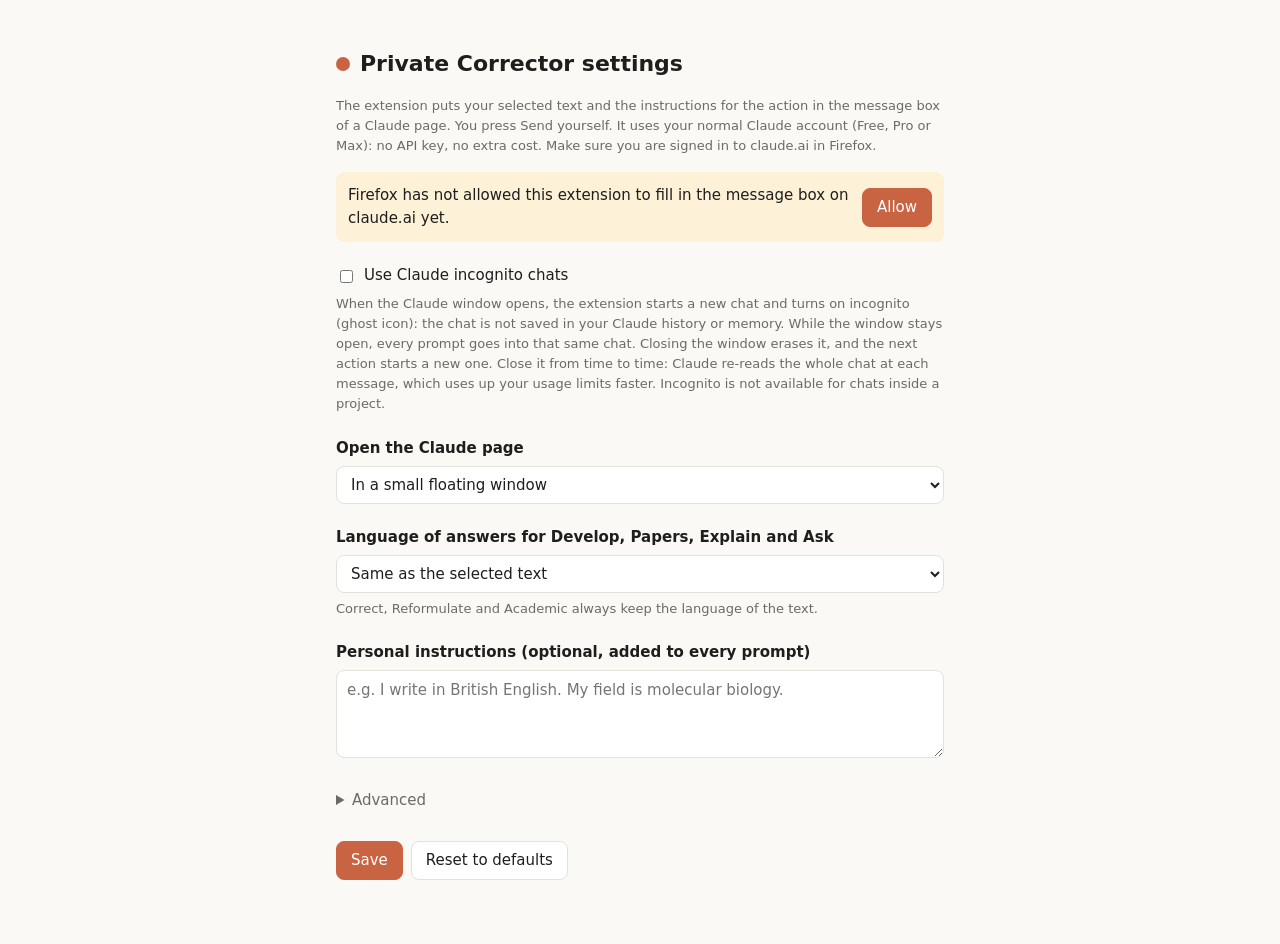
==== extension/options/options.html @ 3d953fae "Add an Explain action Co-Authored-By: Claude Opus 5.5 <noreply@anthropic.com> Claude-Session: https:" ====
<!doctype html>
<html lang="en">
<head>
  <meta charset="utf-8">
  <title>Private Corrector – Settings</title>
  <link rel="stylesheet" href="options.css">
</head>
<body>
  <main>
    <h1><span class="logo"></span> Private Corrector settings</h1>
    <p class="hint">The extension puts your selected text and the instructions for the action in the message box of a Claude page. You press Send yourself.
      It uses your normal Claude account (Free, Pro or Max): no API key, no extra cost. Make sure you are signed in to claude.ai in Firefox.</p>

    <section id="perm" class="warn" hidden>
      Firefox has not allowed this extension to fill in the message box on claude.ai yet.
      <button id="grant" class="btn primary">Allow</button>
    </section>

    <label class="check"><input id="incognito" type="checkbox"> Use Claude incognito chats</label>
    <p class="hint">When the Claude window opens, the extension starts a new chat and turns on incognito (ghost icon): the chat is not saved in your Claude history or memory.
      While the window stays open, every prompt goes into that same chat. Closing the window erases it, and the next action starts a new one.
      Close it from time to time: Claude re-reads the whole chat at each message, which uses up your usage limits faster.
      Incognito is not available for chats inside a project.</p>

    <label for="openIn">Open the Claude page</label>
    <select id="openIn">
      <option value="window">In a small floating window</option>
      <option value="foreground">In a new tab, and switch to it</option>
      <option value="background">In a new tab in the background</option>
    </select>

    <label for="answerLanguage">Language of answers for Develop, Papers, Explain and Ask</label>
    <select id="answerLanguage">
      <option value="same">Same as the selected text</option>
      <option value="English">English</option>
      <option value="French">French</option>
      <option value="Spanish">Spanish</option>
      <option value="German">German</option>
      <option value="Italian">Italian</option>
      <option value="Portuguese">Portuguese</option>
    </select>
    <p class="hint">Correct, Reformulate and Academic always keep the language of the text.</p>

    <label for="customInstructions">Personal instructions (optional, added to every prompt)</label>
    <textarea id="customInstructions" rows="3" placeholder="e.g. I write in British English. My field is molecular biology."></textarea>

    <details>
      <summary>Advanced</summary>
      <label for="newChatUrl">Address used to start a new chat</label>
      <input id="newChatUrl" type="text" spellcheck="false">
      <p class="hint">Leave it as https://claude.ai/new for incognito chats.</p>
    </details>

    <div class="row actions">
      <button id="save" class="btn primary">Save</button>
      <button id="reset" class="btn">Reset to defaults</button>
      <span id="status" class="status"></span>
    </div>
  </main>
  <script src="options.js"></script>
</body>
</html>
---- extension/options/options.css ----
:root { --bg: #faf9f5; --fg: #1f1e1d; --muted: #6b6a68; --border: #e3e1dc; --accent: #c96442; --soft: #ffffff; --warn: #fdf1d8; }
@media (prefers-color-scheme: dark) {
  :root { --bg: #1f1e1d; --fg: #ecebe8; --muted: #a3a29e; --border: #3d3c39; --soft: #2a2a28; --warn: #3d3220; }
}
* { box-sizing: border-box; }
body { margin: 0; background: var(--bg); color: var(--fg); font: 15px/1.55 system-ui, -apple-system, "Segoe UI", sans-serif; }
main { max-width: 640px; margin: 0 auto; padding: 32px 16px 64px; }
h1 { font-size: 22px; display: flex; align-items: center; gap: 10px; }
.logo { width: 14px; height: 14px; border-radius: 50%; background: var(--accent); display: inline-block; }
label { display: block; font-weight: 600; margin: 22px 0 6px; }
label.check { font-weight: 500; display: flex; gap: 8px; align-items: center; }
input[type=password], input[type=text], select, textarea {
  width: 100%; font: inherit; color: inherit; background: var(--soft); border: 1px solid var(--border); border-radius: 8px; padding: 8px 10px; }
.row { display: flex; gap: 8px; align-items: center; }
.row input { flex: 1; }
.hint { color: var(--muted); font-size: 13px; margin: 6px 0 0; }
a { color: var(--accent); }
.btn { font: inherit; color: inherit; border: 1px solid var(--border); background: var(--soft); border-radius: 8px; padding: 7px 14px; cursor: pointer; white-space: nowrap; }
.btn.primary { background: var(--accent); border-color: var(--accent); color: #fff; }
.actions { margin-top: 28px; }
.status { color: var(--muted); font-size: 14px; }
details { margin-top: 24px; }
summary { cursor: pointer; color: var(--muted); }
.warn { background: var(--warn); border-radius: 8px; padding: 12px; margin-top: 16px; display: flex; gap: 12px; align-items: center; justify-content: space-between; }
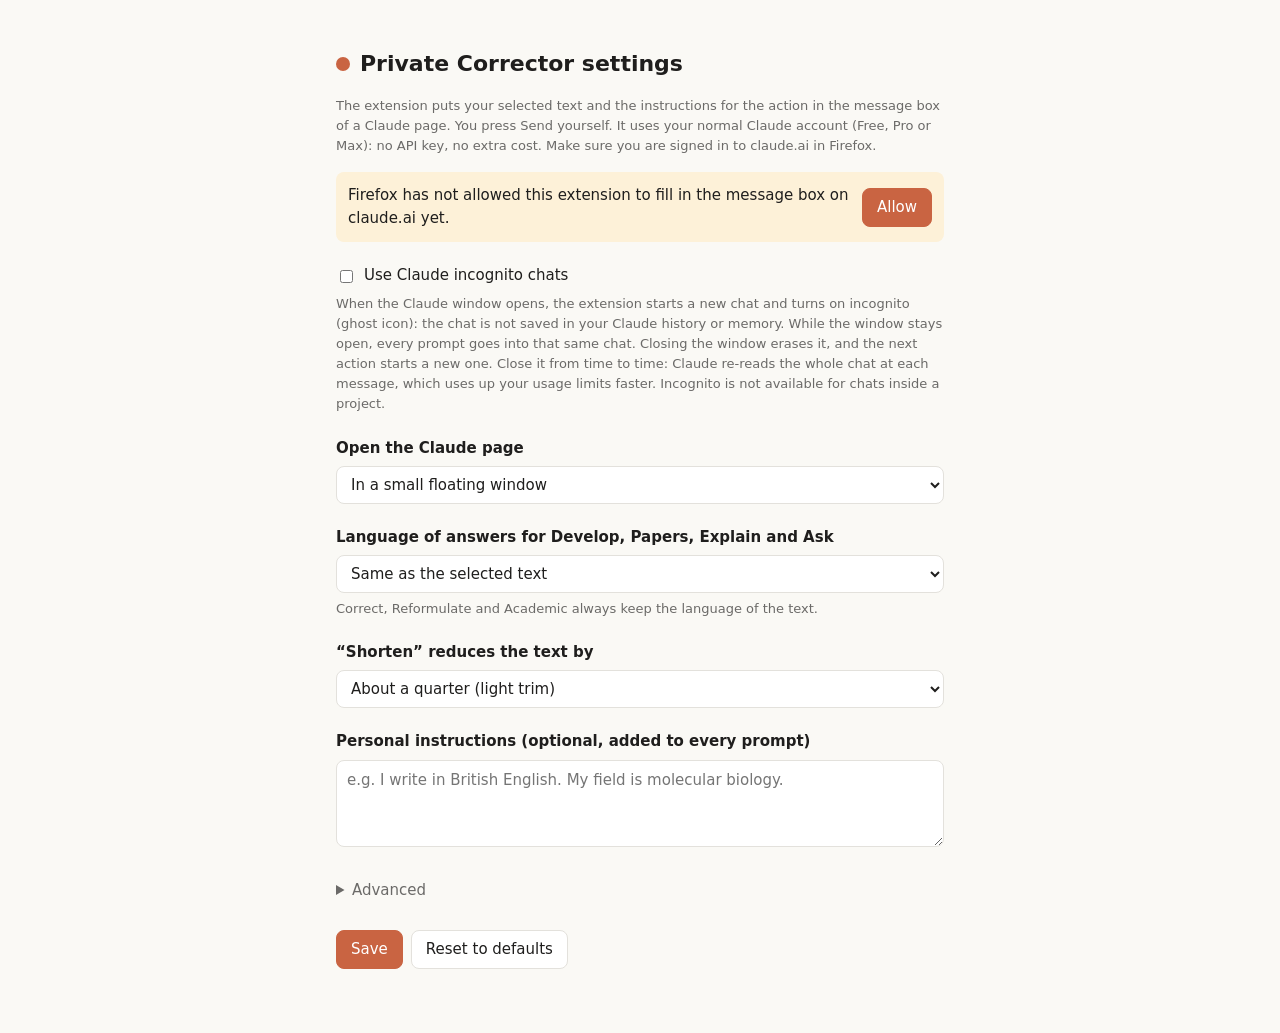
==== commit 7adbc319: "Add a Shorten action with an adjustable reduction amount Co-Authored-By: Claude Opus 5.5 <noreply@an" ====
--- a/extension/options/options.html
+++ b/extension/options/options.html
@@ -41,6 +41,14 @@
     </select>
     <p class="hint">Correct, Reformulate and Academic always keep the language of the text.</p>
 
+    <label for="shortenAmount">“Shorten” reduces the text by</label>
+    <select id="shortenAmount">
+      <option value="about a quarter">About a quarter (light trim)</option>
+      <option value="about a third">About a third</option>
+      <option value="about half">About half</option>
+      <option value="as much as possible while keeping every key point">As much as possible (key points only)</option>
+    </select>
+
     <label for="customInstructions">Personal instructions (optional, added to every prompt)</label>
     <textarea id="customInstructions" rows="3" placeholder="e.g. I write in British English. My field is molecular biology."></textarea>
 
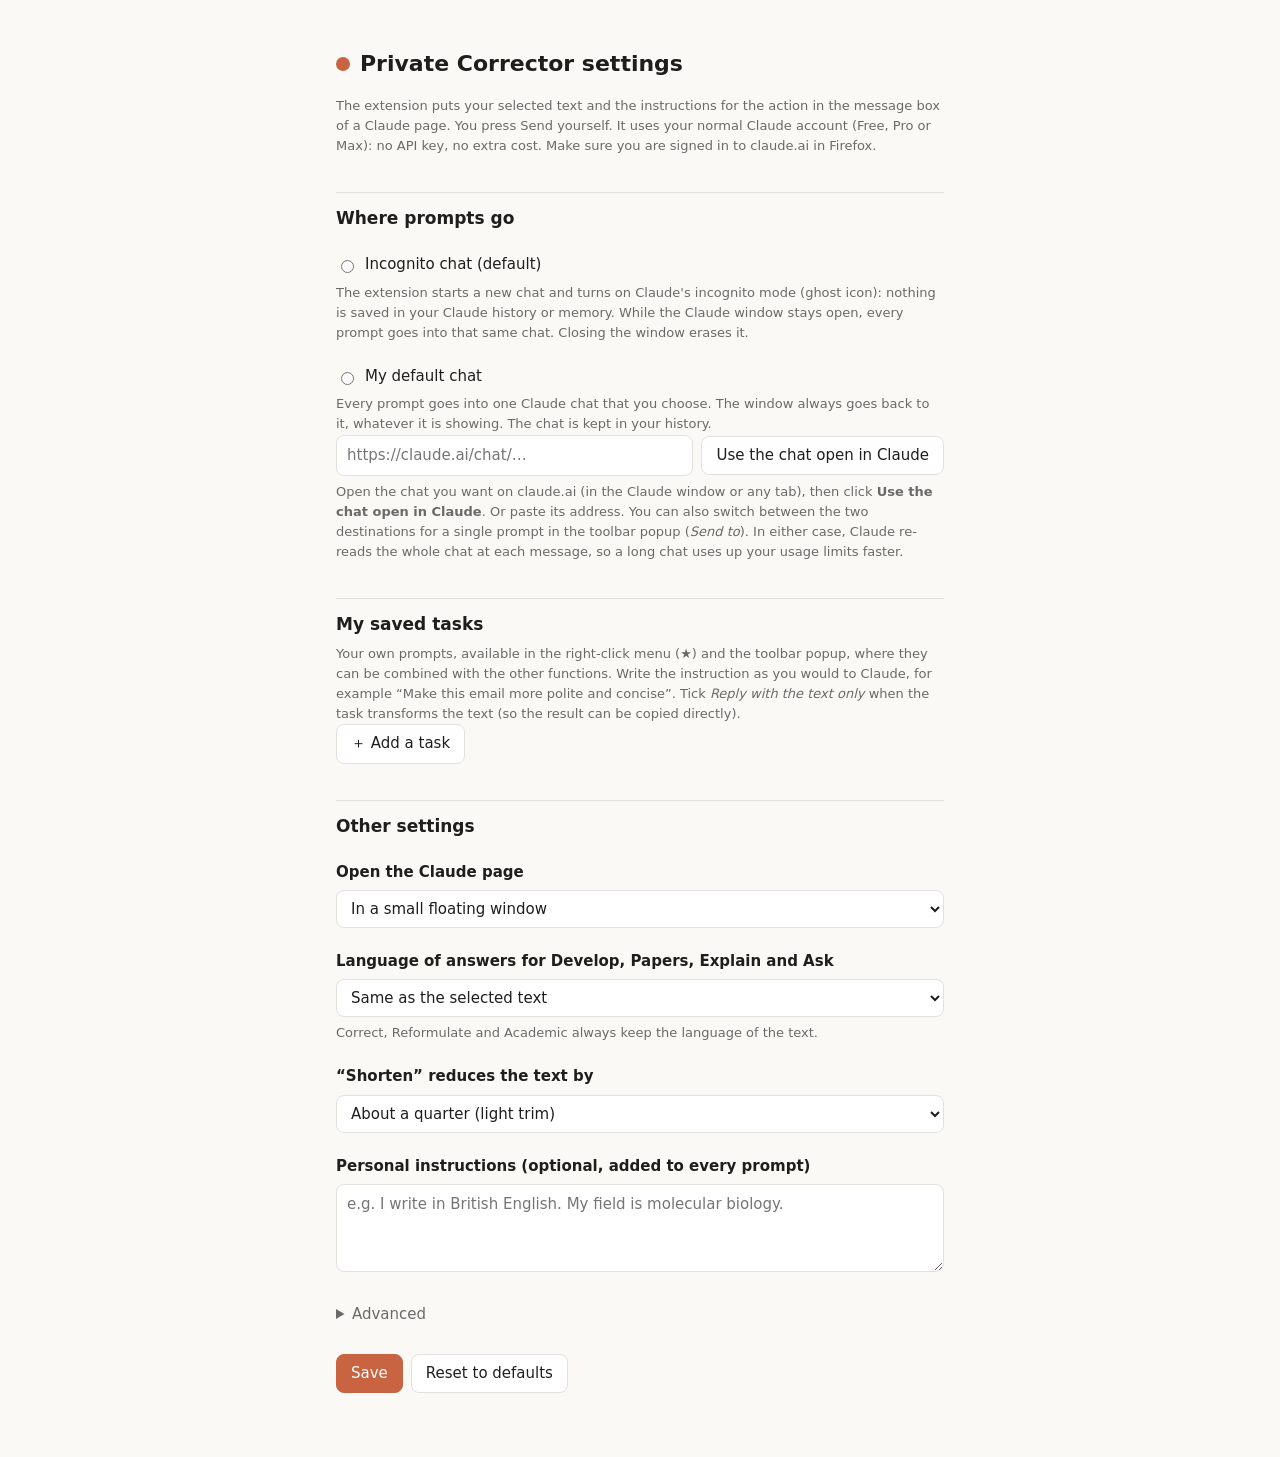
==== commit 568228f5: "Add default chat destination and saved tasks Incognito stays the default destination; a specific Cla" ====
--- a/extension/options/options.html
+++ b/extension/options/options.html
@@ -16,12 +16,29 @@
       <button id="grant" class="btn primary">Allow</button>
     </section>
 
-    <label class="check"><input id="incognito" type="checkbox"> Use Claude incognito chats</label>
-    <p class="hint">When the Claude window opens, the extension starts a new chat and turns on incognito (ghost icon): the chat is not saved in your Claude history or memory.
-      While the window stays open, every prompt goes into that same chat. Closing the window erases it, and the next action starts a new one.
-      Close it from time to time: Claude re-reads the whole chat at each message, which uses up your usage limits faster.
-      Incognito is not available for chats inside a project.</p>
+    <h2>Where prompts go</h2>
+    <label class="check"><input type="radio" name="destination" value="incognito"> Incognito chat (default)</label>
+    <p class="hint">The extension starts a new chat and turns on Claude's incognito mode (ghost icon): nothing is saved in your Claude history or memory.
+      While the Claude window stays open, every prompt goes into that same chat. Closing the window erases it.</p>
 
+    <label class="check"><input type="radio" name="destination" value="chat"> My default chat</label>
+    <p class="hint">Every prompt goes into one Claude chat that you choose. The window always goes back to it, whatever it is showing. The chat is kept in your history.</p>
+    <div class="row">
+      <input id="chatUrl" type="text" spellcheck="false" placeholder="https://claude.ai/chat/…">
+      <button id="useOpenChat" class="btn" type="button">Use the chat open in Claude</button>
+    </div>
+    <p class="hint">Open the chat you want on claude.ai (in the Claude window or any tab), then click <strong>Use the chat open in Claude</strong>. Or paste its address.
+      You can also switch between the two destinations for a single prompt in the toolbar popup (<em>Send to</em>).
+      In either case, Claude re-reads the whole chat at each message, so a long chat uses up your usage limits faster.</p>
+
+    <h2>My saved tasks</h2>
+    <p class="hint">Your own prompts, available in the right-click menu (★) and the toolbar popup, where they can be combined with the other functions.
+      Write the instruction as you would to Claude, for example “Make this email more polite and concise”.
+      Tick <em>Reply with the text only</em> when the task transforms the text (so the result can be copied directly).</p>
+    <div id="tasks"></div>
+    <button id="addTask" class="btn" type="button">＋ Add a task</button>
+
+    <h2>Other settings</h2>
     <label for="openIn">Open the Claude page</label>
     <select id="openIn">
       <option value="window">In a small floating window</option>
@@ -56,7 +73,7 @@
       <summary>Advanced</summary>
       <label for="newChatUrl">Address used to start a new chat</label>
       <input id="newChatUrl" type="text" spellcheck="false">
-      <p class="hint">Leave it as https://claude.ai/new for incognito chats.</p>
+      <p class="hint">Used to start incognito chats. Leave it as https://claude.ai/new (incognito is not available inside projects).</p>
     </details>
 
     <div class="row actions">
--- a/extension/options/options.css
+++ b/extension/options/options.css
@@ -22,3 +22,11 @@
 details { margin-top: 24px; }
 summary { cursor: pointer; color: var(--muted); }
 .warn { background: var(--warn); border-radius: 8px; padding: 12px; margin-top: 16px; display: flex; gap: 12px; align-items: center; justify-content: space-between; }
+h2 { font-size: 17px; margin: 36px 0 4px; padding-top: 12px; border-top: 1px solid var(--border); }
+input[type=radio] { accent-color: var(--accent); }
+.task { border: 1px solid var(--border); background: var(--soft); border-radius: 10px; padding: 12px; margin: 12px 0; }
+.task .row { margin-bottom: 8px; }
+.task textarea { margin-bottom: 6px; }
+.task label.check { margin: 4px 0 0; font-weight: 500; }
+.btn.danger { color: #b3261e; }
+[hidden] { display: none !important; }
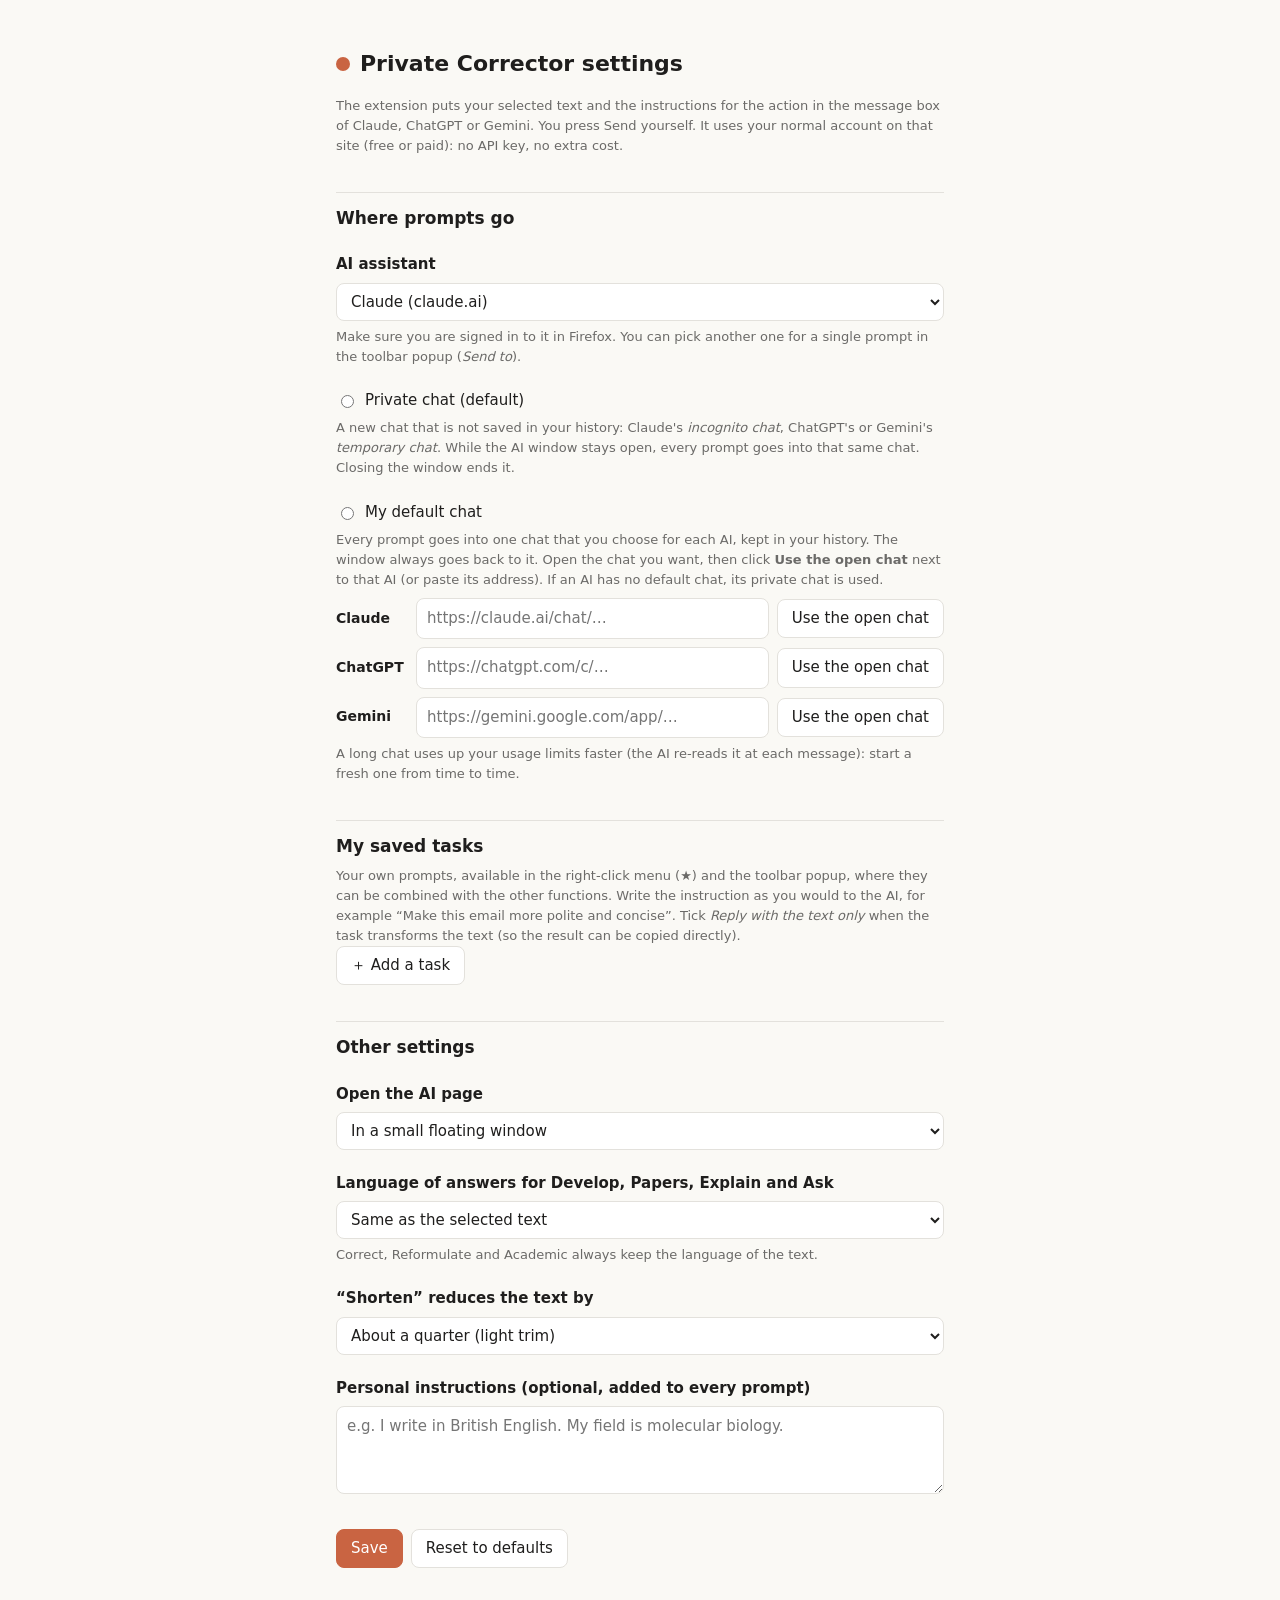
==== commit 7cc8f3fc: "Support ChatGPT and Gemini as well as Claude Provider definitions in common/providers.js (address, p" ====
--- a/extension/options/options.html
+++ b/extension/options/options.html
@@ -8,38 +8,42 @@
 <body>
   <main>
     <h1><span class="logo"></span> Private Corrector settings</h1>
-    <p class="hint">The extension puts your selected text and the instructions for the action in the message box of a Claude page. You press Send yourself.
-      It uses your normal Claude account (Free, Pro or Max): no API key, no extra cost. Make sure you are signed in to claude.ai in Firefox.</p>
+    <p class="hint">The extension puts your selected text and the instructions for the action in the message box of Claude, ChatGPT or Gemini. You press Send yourself.
+      It uses your normal account on that site (free or paid): no API key, no extra cost.</p>
 
     <section id="perm" class="warn" hidden>
-      Firefox has not allowed this extension to fill in the message box on claude.ai yet.
+      Firefox has not yet allowed this extension to fill in the message box on <span id="permSites">the AI sites</span>.
       <button id="grant" class="btn primary">Allow</button>
     </section>
 
     <h2>Where prompts go</h2>
-    <label class="check"><input type="radio" name="destination" value="incognito"> Incognito chat (default)</label>
-    <p class="hint">The extension starts a new chat and turns on Claude's incognito mode (ghost icon): nothing is saved in your Claude history or memory.
-      While the Claude window stays open, every prompt goes into that same chat. Closing the window erases it.</p>
+    <label for="provider">AI assistant</label>
+    <select id="provider">
+      <option value="claude">Claude (claude.ai)</option>
+      <option value="chatgpt">ChatGPT (chatgpt.com)</option>
+      <option value="gemini">Gemini (gemini.google.com)</option>
+    </select>
+    <p class="hint">Make sure you are signed in to it in Firefox. You can pick another one for a single prompt in the toolbar popup (<em>Send to</em>).</p>
+
+    <label class="check"><input type="radio" name="destination" value="private"> Private chat (default)</label>
+    <p class="hint">A new chat that is not saved in your history: Claude's <em>incognito chat</em>, ChatGPT's or Gemini's <em>temporary chat</em>.
+      While the AI window stays open, every prompt goes into that same chat. Closing the window ends it.</p>
 
     <label class="check"><input type="radio" name="destination" value="chat"> My default chat</label>
-    <p class="hint">Every prompt goes into one Claude chat that you choose. The window always goes back to it, whatever it is showing. The chat is kept in your history.</p>
-    <div class="row">
-      <input id="chatUrl" type="text" spellcheck="false" placeholder="https://claude.ai/chat/…">
-      <button id="useOpenChat" class="btn" type="button">Use the chat open in Claude</button>
-    </div>
-    <p class="hint">Open the chat you want on claude.ai (in the Claude window or any tab), then click <strong>Use the chat open in Claude</strong>. Or paste its address.
-      You can also switch between the two destinations for a single prompt in the toolbar popup (<em>Send to</em>).
-      In either case, Claude re-reads the whole chat at each message, so a long chat uses up your usage limits faster.</p>
+    <p class="hint">Every prompt goes into one chat that you choose for each AI, kept in your history. The window always goes back to it.
+      Open the chat you want, then click <strong>Use the open chat</strong> next to that AI (or paste its address). If an AI has no default chat, its private chat is used.</p>
+    <div id="chats"></div>
+    <p class="hint">A long chat uses up your usage limits faster (the AI re-reads it at each message): start a fresh one from time to time.</p>
 
     <h2>My saved tasks</h2>
     <p class="hint">Your own prompts, available in the right-click menu (★) and the toolbar popup, where they can be combined with the other functions.
-      Write the instruction as you would to Claude, for example “Make this email more polite and concise”.
+      Write the instruction as you would to the AI, for example “Make this email more polite and concise”.
       Tick <em>Reply with the text only</em> when the task transforms the text (so the result can be copied directly).</p>
     <div id="tasks"></div>
     <button id="addTask" class="btn" type="button">＋ Add a task</button>
 
     <h2>Other settings</h2>
-    <label for="openIn">Open the Claude page</label>
+    <label for="openIn">Open the AI page</label>
     <select id="openIn">
       <option value="window">In a small floating window</option>
       <option value="foreground">In a new tab, and switch to it</option>
@@ -69,12 +73,6 @@
     <label for="customInstructions">Personal instructions (optional, added to every prompt)</label>
     <textarea id="customInstructions" rows="3" placeholder="e.g. I write in British English. My field is molecular biology."></textarea>
 
-    <details>
-      <summary>Advanced</summary>
-      <label for="newChatUrl">Address used to start a new chat</label>
-      <input id="newChatUrl" type="text" spellcheck="false">
-      <p class="hint">Used to start incognito chats. Leave it as https://claude.ai/new (incognito is not available inside projects).</p>
-    </details>
 
     <div class="row actions">
       <button id="save" class="btn primary">Save</button>
@@ -82,6 +80,7 @@
       <span id="status" class="status"></span>
     </div>
   </main>
+  <script src="../common/providers.js"></script>
   <script src="options.js"></script>
 </body>
 </html>
--- a/extension/options/options.css
+++ b/extension/options/options.css
@@ -30,3 +30,5 @@
 .task label.check { margin: 4px 0 0; font-weight: 500; }
 .btn.danger { color: #b3261e; }
 [hidden] { display: none !important; }
+.chatrow { margin-top: 8px; }
+.pname { width: 72px; flex: none; font-weight: 600; font-size: 14px; }
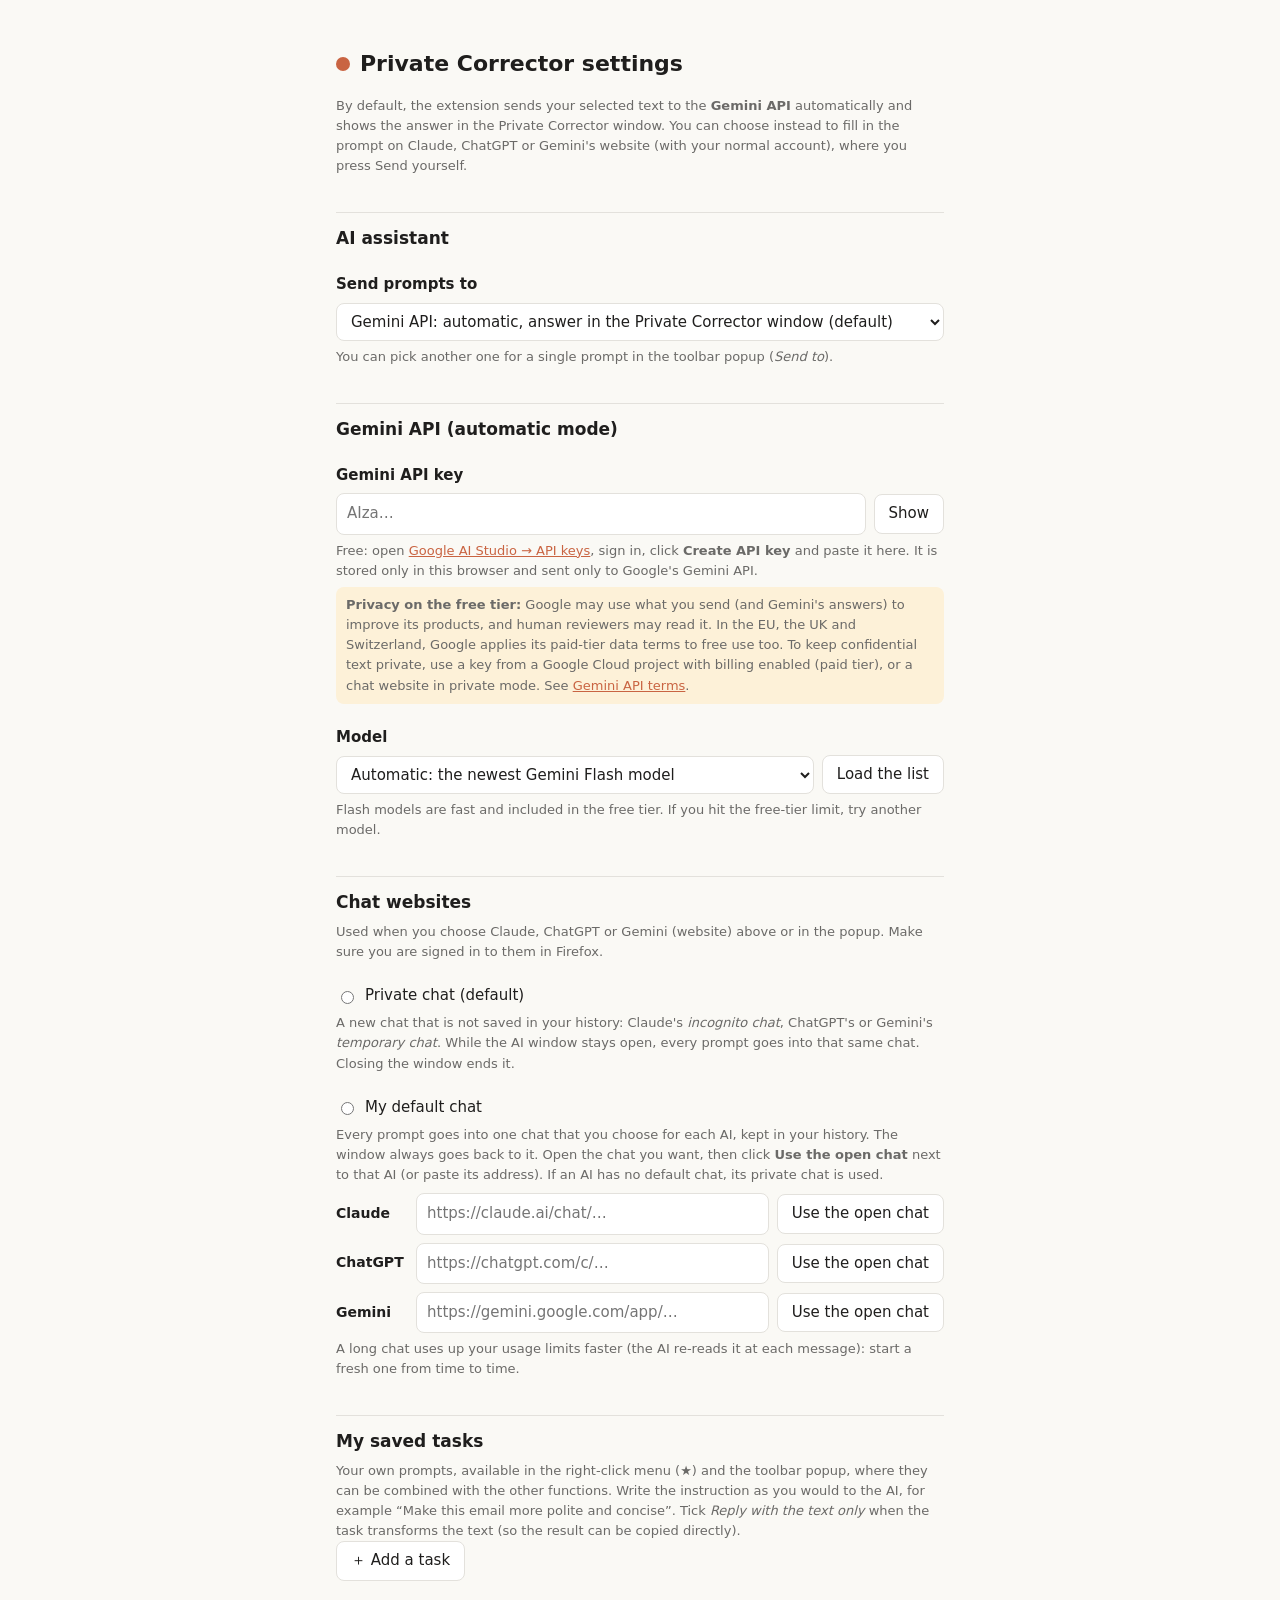
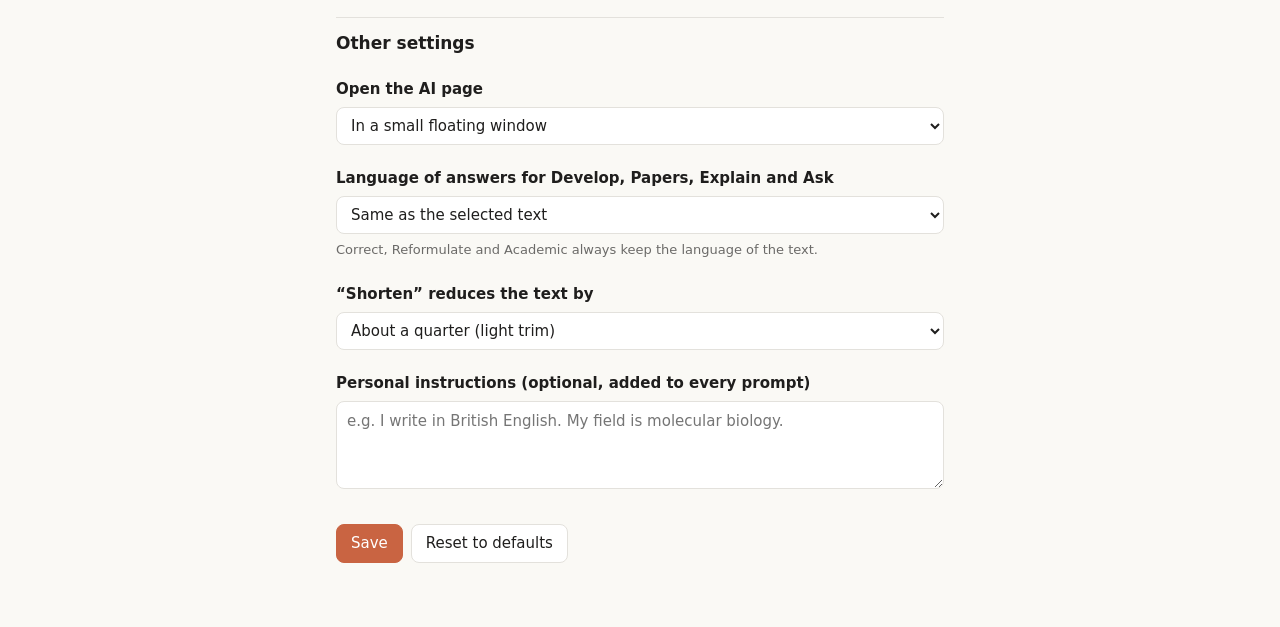
==== commit 27cde0cd: "Make the Gemini API (free key) the default, fully automatic New Private Corrector window (result/) r" ====
--- a/extension/options/options.html
+++ b/extension/options/options.html
@@ -8,22 +8,45 @@
 <body>
   <main>
     <h1><span class="logo"></span> Private Corrector settings</h1>
-    <p class="hint">The extension puts your selected text and the instructions for the action in the message box of Claude, ChatGPT or Gemini. You press Send yourself.
-      It uses your normal account on that site (free or paid): no API key, no extra cost.</p>
+    <p class="hint">By default, the extension sends your selected text to the <strong>Gemini API</strong> automatically and shows the answer in the Private Corrector window.
+      You can choose instead to fill in the prompt on Claude, ChatGPT or Gemini's website (with your normal account), where you press Send yourself.</p>
 
     <section id="perm" class="warn" hidden>
       Firefox has not yet allowed this extension to fill in the message box on <span id="permSites">the AI sites</span>.
       <button id="grant" class="btn primary">Allow</button>
     </section>
 
-    <h2>Where prompts go</h2>
-    <label for="provider">AI assistant</label>
+    <h2>AI assistant</h2>
+    <label for="provider">Send prompts to</label>
     <select id="provider">
+      <option value="gemini-api">Gemini API: automatic, answer in the Private Corrector window (default)</option>
       <option value="claude">Claude (claude.ai)</option>
       <option value="chatgpt">ChatGPT (chatgpt.com)</option>
       <option value="gemini">Gemini (gemini.google.com)</option>
     </select>
-    <p class="hint">Make sure you are signed in to it in Firefox. You can pick another one for a single prompt in the toolbar popup (<em>Send to</em>).</p>
+    <p class="hint">You can pick another one for a single prompt in the toolbar popup (<em>Send to</em>).</p>
+
+    <h2>Gemini API (automatic mode)</h2>
+    <label for="geminiApiKey">Gemini API key</label>
+    <div class="row">
+      <input id="geminiApiKey" type="password" placeholder="AIza…" autocomplete="off" spellcheck="false">
+      <button id="toggleKey" class="btn" type="button">Show</button>
+    </div>
+    <p class="hint">Free: open <a href="https://aistudio.google.com/apikey" target="_blank" rel="noopener">Google AI Studio → API keys</a>, sign in, click <strong>Create API key</strong> and paste it here.
+      It is stored only in this browser and sent only to Google's Gemini API.</p>
+    <p class="hint warnline"><strong>Privacy on the free tier:</strong> Google may use what you send (and Gemini's answers) to improve its products, and human reviewers may read it.
+      In the EU, the UK and Switzerland, Google applies its paid-tier data terms to free use too. To keep confidential text private, use a key from a Google Cloud project with billing enabled (paid tier), or a chat website in private mode.
+      See <a href="https://ai.google.dev/gemini-api/terms" target="_blank" rel="noopener">Gemini API terms</a>.</p>
+
+    <label for="geminiModel">Model</label>
+    <div class="row">
+      <select id="geminiModel"><option value="auto">Automatic: the newest Gemini Flash model</option></select>
+      <button id="loadModels" class="btn" type="button">Load the list</button>
+    </div>
+    <p class="hint">Flash models are fast and included in the free tier. If you hit the free-tier limit, try another model.</p>
+
+    <h2>Chat websites</h2>
+    <p class="hint">Used when you choose Claude, ChatGPT or Gemini (website) above or in the popup. Make sure you are signed in to them in Firefox.</p>
 
     <label class="check"><input type="radio" name="destination" value="private"> Private chat (default)</label>
     <p class="hint">A new chat that is not saved in your history: Claude's <em>incognito chat</em>, ChatGPT's or Gemini's <em>temporary chat</em>.
@@ -81,6 +104,7 @@
     </div>
   </main>
   <script src="../common/providers.js"></script>
+  <script src="../common/gemini.js"></script>
   <script src="options.js"></script>
 </body>
 </html>
--- a/extension/options/options.css
+++ b/extension/options/options.css
@@ -32,3 +32,5 @@
 [hidden] { display: none !important; }
 .chatrow { margin-top: 8px; }
 .pname { width: 72px; flex: none; font-weight: 600; font-size: 14px; }
+.warnline { background: var(--warn); border-radius: 8px; padding: 8px 10px; }
+.row select { flex: 1; min-width: 0; }
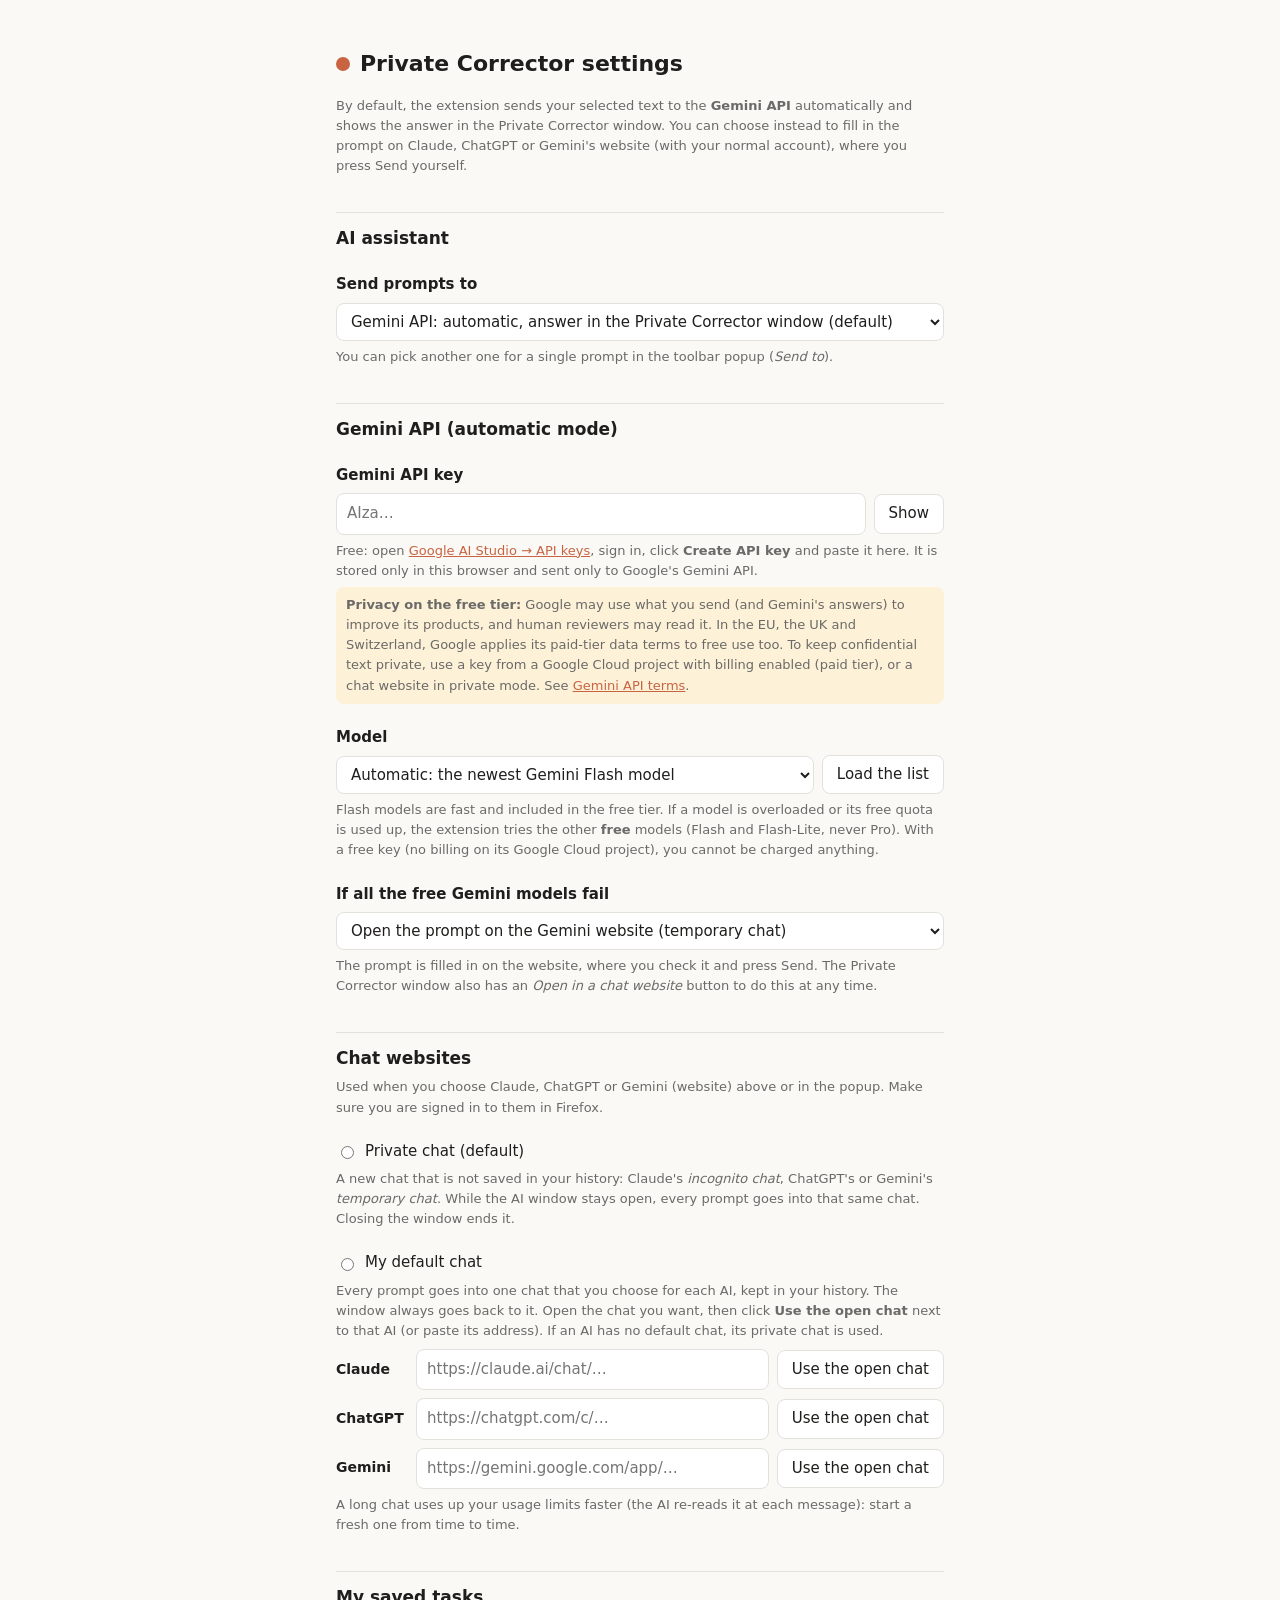
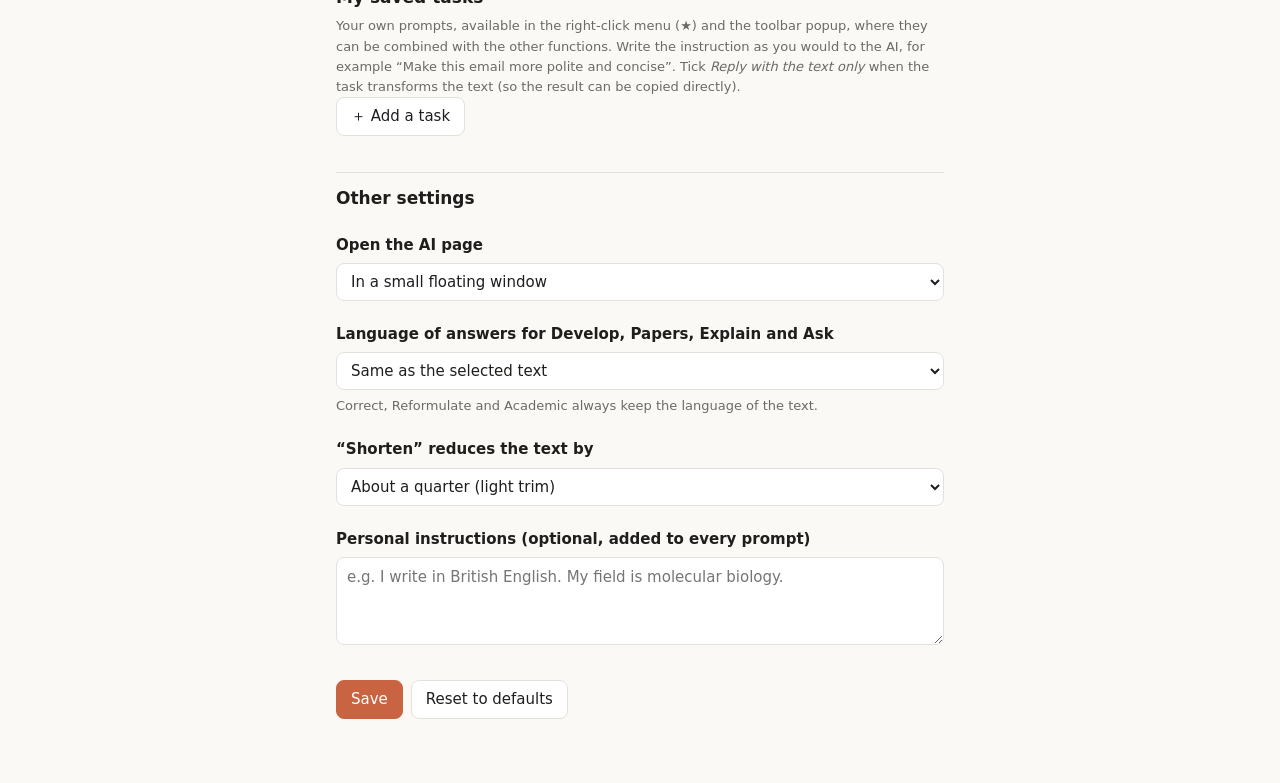
==== commit 8f240c3e: "Fall back to free Gemini models only, then to a chat website Fallback models are limited to the free" ====
--- a/extension/options/options.html
+++ b/extension/options/options.html
@@ -43,7 +43,17 @@
       <select id="geminiModel"><option value="auto">Automatic: the newest Gemini Flash model</option></select>
       <button id="loadModels" class="btn" type="button">Load the list</button>
     </div>
-    <p class="hint">Flash models are fast and included in the free tier. If you hit the free-tier limit, try another model.</p>
+    <p class="hint">Flash models are fast and included in the free tier. If a model is overloaded or its free quota is used up, the extension tries the other <strong>free</strong> models (Flash and Flash-Lite, never Pro).
+      With a free key (no billing on its Google Cloud project), you cannot be charged anything.</p>
+
+    <label for="geminiFallback">If all the free Gemini models fail</label>
+    <select id="geminiFallback">
+      <option value="gemini">Open the prompt on the Gemini website (temporary chat)</option>
+      <option value="claude">Open the prompt on Claude (incognito chat)</option>
+      <option value="chatgpt">Open the prompt on ChatGPT (temporary chat)</option>
+      <option value="none">Just show the error</option>
+    </select>
+    <p class="hint">The prompt is filled in on the website, where you check it and press Send. The Private Corrector window also has an <em>Open in a chat website</em> button to do this at any time.</p>
 
     <h2>Chat websites</h2>
     <p class="hint">Used when you choose Claude, ChatGPT or Gemini (website) above or in the popup. Make sure you are signed in to them in Firefox.</p>
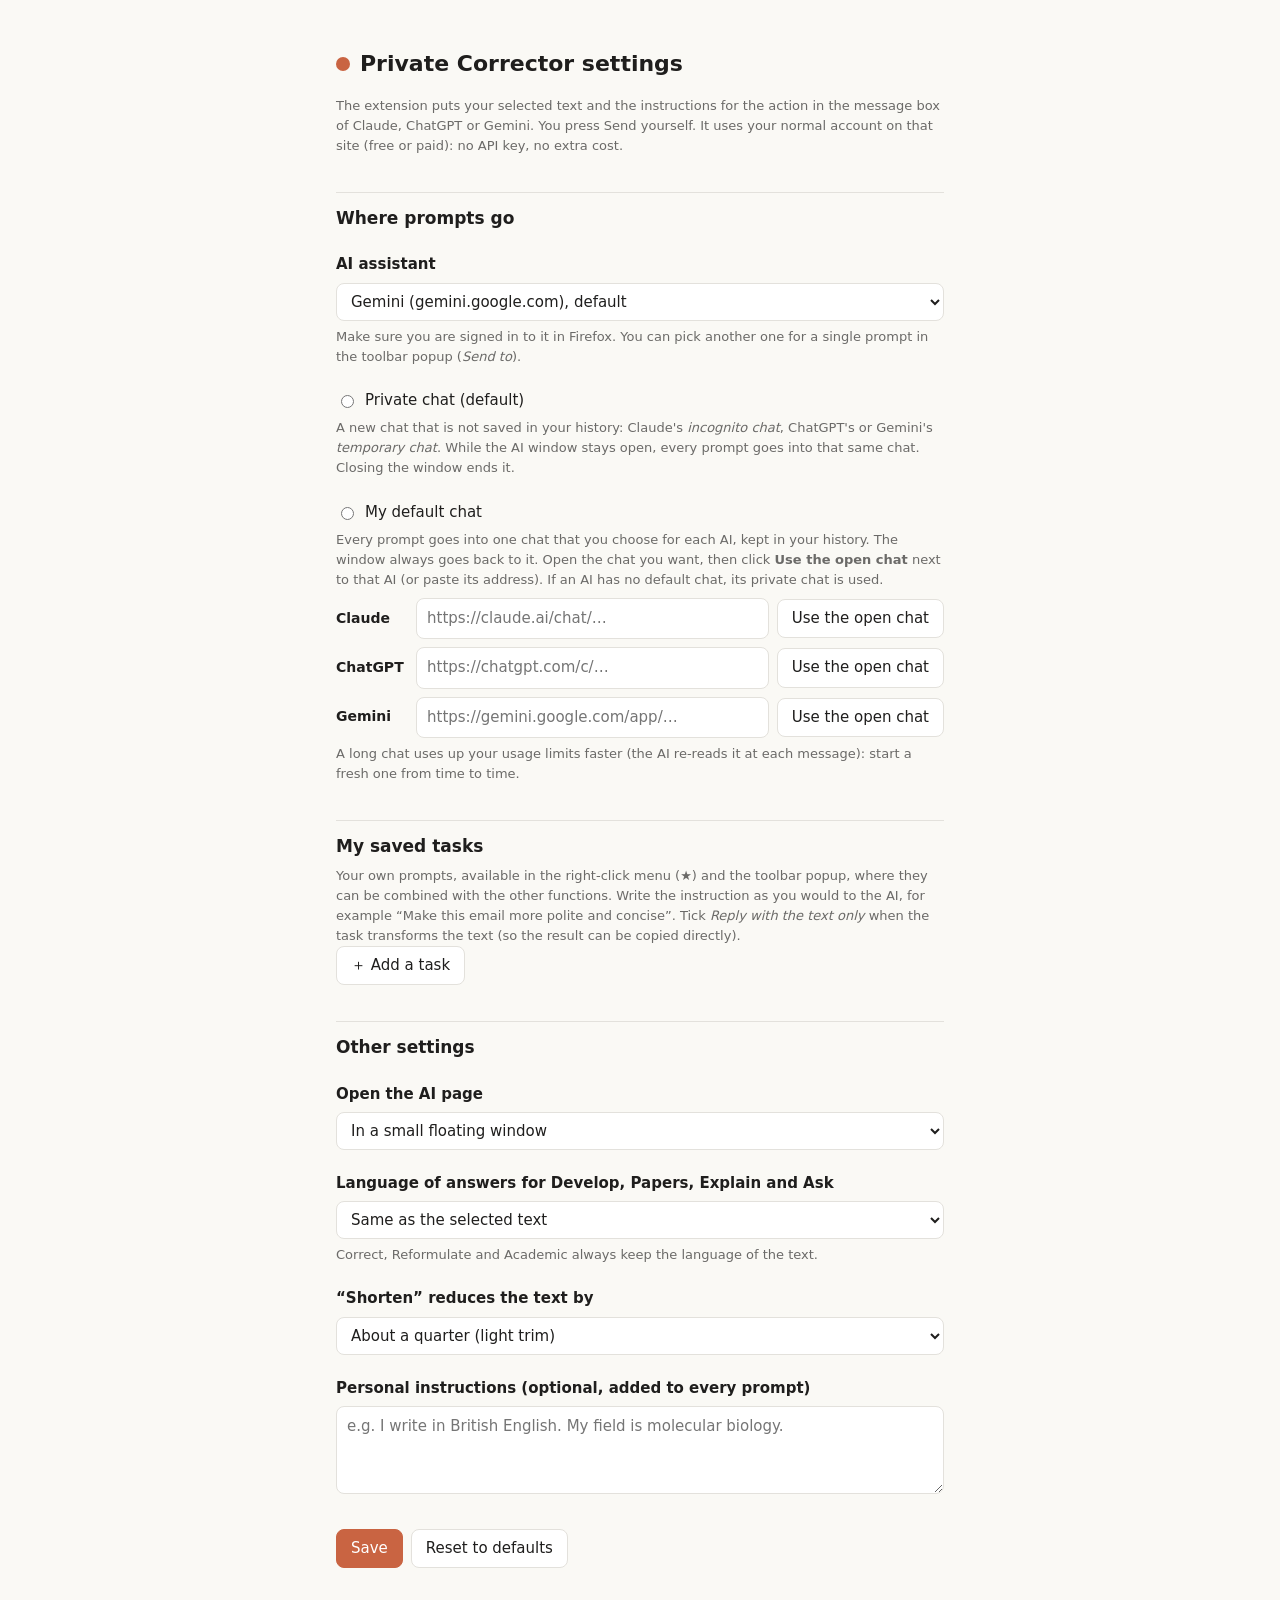
==== commit 410db114: "Remove the Gemini API mode; Gemini website becomes the default Back to the website-only version: the" ====
--- a/extension/options/options.html
+++ b/extension/options/options.html
@@ -8,55 +8,22 @@
 <body>
   <main>
     <h1><span class="logo"></span> Private Corrector settings</h1>
-    <p class="hint">By default, the extension sends your selected text to the <strong>Gemini API</strong> automatically and shows the answer in the Private Corrector window.
-      You can choose instead to fill in the prompt on Claude, ChatGPT or Gemini's website (with your normal account), where you press Send yourself.</p>
+    <p class="hint">The extension puts your selected text and the instructions for the action in the message box of Claude, ChatGPT or Gemini. You press Send yourself.
+      It uses your normal account on that site (free or paid): no API key, no extra cost.</p>
 
     <section id="perm" class="warn" hidden>
       Firefox has not yet allowed this extension to fill in the message box on <span id="permSites">the AI sites</span>.
       <button id="grant" class="btn primary">Allow</button>
     </section>
 
-    <h2>AI assistant</h2>
-    <label for="provider">Send prompts to</label>
+    <h2>Where prompts go</h2>
+    <label for="provider">AI assistant</label>
     <select id="provider">
-      <option value="gemini-api">Gemini API: automatic, answer in the Private Corrector window (default)</option>
+      <option value="gemini">Gemini (gemini.google.com), default</option>
       <option value="claude">Claude (claude.ai)</option>
       <option value="chatgpt">ChatGPT (chatgpt.com)</option>
-      <option value="gemini">Gemini (gemini.google.com)</option>
     </select>
-    <p class="hint">You can pick another one for a single prompt in the toolbar popup (<em>Send to</em>).</p>
-
-    <h2>Gemini API (automatic mode)</h2>
-    <label for="geminiApiKey">Gemini API key</label>
-    <div class="row">
-      <input id="geminiApiKey" type="password" placeholder="AIza…" autocomplete="off" spellcheck="false">
-      <button id="toggleKey" class="btn" type="button">Show</button>
-    </div>
-    <p class="hint">Free: open <a href="https://aistudio.google.com/apikey" target="_blank" rel="noopener">Google AI Studio → API keys</a>, sign in, click <strong>Create API key</strong> and paste it here.
-      It is stored only in this browser and sent only to Google's Gemini API.</p>
-    <p class="hint warnline"><strong>Privacy on the free tier:</strong> Google may use what you send (and Gemini's answers) to improve its products, and human reviewers may read it.
-      In the EU, the UK and Switzerland, Google applies its paid-tier data terms to free use too. To keep confidential text private, use a key from a Google Cloud project with billing enabled (paid tier), or a chat website in private mode.
-      See <a href="https://ai.google.dev/gemini-api/terms" target="_blank" rel="noopener">Gemini API terms</a>.</p>
-
-    <label for="geminiModel">Model</label>
-    <div class="row">
-      <select id="geminiModel"><option value="auto">Automatic: the newest Gemini Flash model</option></select>
-      <button id="loadModels" class="btn" type="button">Load the list</button>
-    </div>
-    <p class="hint">Flash models are fast and included in the free tier. If a model is overloaded or its free quota is used up, the extension tries the other <strong>free</strong> models (Flash and Flash-Lite, never Pro).
-      With a free key (no billing on its Google Cloud project), you cannot be charged anything.</p>
-
-    <label for="geminiFallback">If all the free Gemini models fail</label>
-    <select id="geminiFallback">
-      <option value="gemini">Open the prompt on the Gemini website (temporary chat)</option>
-      <option value="claude">Open the prompt on Claude (incognito chat)</option>
-      <option value="chatgpt">Open the prompt on ChatGPT (temporary chat)</option>
-      <option value="none">Just show the error</option>
-    </select>
-    <p class="hint">The prompt is filled in on the website, where you check it and press Send. The Private Corrector window also has an <em>Open in a chat website</em> button to do this at any time.</p>
-
-    <h2>Chat websites</h2>
-    <p class="hint">Used when you choose Claude, ChatGPT or Gemini (website) above or in the popup. Make sure you are signed in to them in Firefox.</p>
+    <p class="hint">Make sure you are signed in to it in Firefox. You can pick another one for a single prompt in the toolbar popup (<em>Send to</em>).</p>
 
     <label class="check"><input type="radio" name="destination" value="private"> Private chat (default)</label>
     <p class="hint">A new chat that is not saved in your history: Claude's <em>incognito chat</em>, ChatGPT's or Gemini's <em>temporary chat</em>.
@@ -114,7 +81,6 @@
     </div>
   </main>
   <script src="../common/providers.js"></script>
-  <script src="../common/gemini.js"></script>
   <script src="options.js"></script>
 </body>
 </html>
--- a/extension/options/options.css
+++ b/extension/options/options.css
@@ -32,5 +32,3 @@
 [hidden] { display: none !important; }
 .chatrow { margin-top: 8px; }
 .pname { width: 72px; flex: none; font-weight: 600; font-size: 14px; }
-.warnline { background: var(--warn); border-radius: 8px; padding: 8px 10px; }
-.row select { flex: 1; min-width: 0; }
